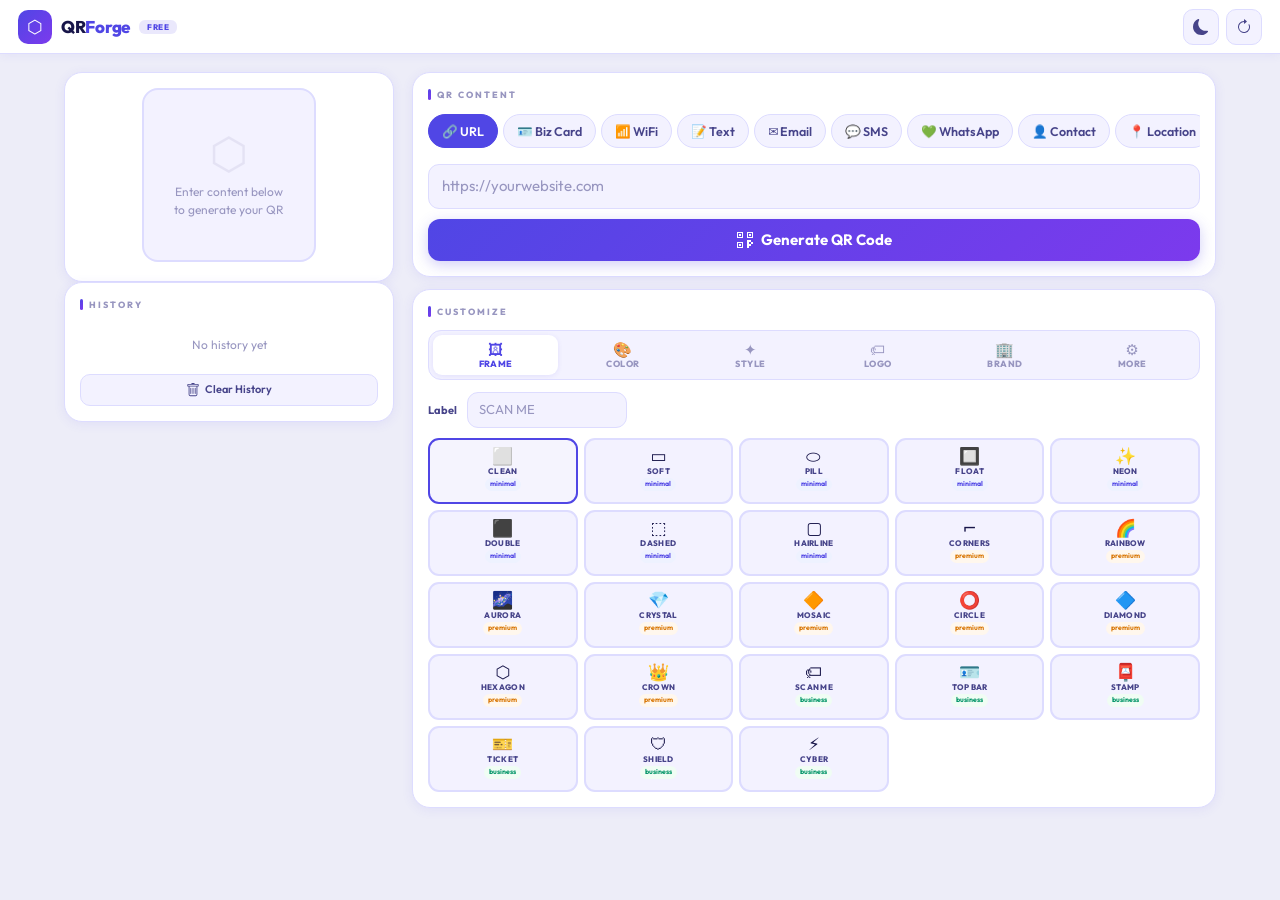
==== index.html @ a0579c27 "Add files via upload" ====
<!DOCTYPE html>
<html lang="en">
<head>
<meta charset="UTF-8">
<meta name="viewport" content="width=device-width,initial-scale=1">
<meta name="apple-mobile-web-app-capable" content="yes">

<!-- ═══ SEO META TAGS ═══ -->
<title>Free QR Code Generator Online — QRifyPro</title>
<meta name="description" content="Free QR code generator online. Create QR codes for URL, WiFi, WhatsApp, vCard, UPI and more. No signup required. Download instantly. Best free QR generator in India.">
<meta name="keywords" content="free qr code generator, qr code banana, qr code generator india, free qr generator online, url qr code, wifi qr code, whatsapp qr code, vcard qr code, qr code download">
<meta name="author" content="QRifyPro">
<meta name="robots" content="index, follow">
<link rel="canonical" href="https://ashishs97.github.io/QRifyPro/">

<!-- ═══ OPEN GRAPH ═══ -->
<meta property="og:type" content="website">
<meta property="og:url" content="https://ashishs97.github.io/QRifyPro/">
<meta property="og:title" content="Free QR Code Generator — QRifyPro">
<meta property="og:description" content="Create free QR codes for URL, WiFi, WhatsApp, vCard and more. No signup. Instant download.">

<!-- ═══ TWITTER CARD ═══ -->
<meta name="twitter:card" content="summary_large_image">
<meta name="twitter:title" content="Free QR Code Generator — QRifyPro">
<meta name="twitter:description" content="Create free QR codes instantly. No signup required.">

<!-- ═══ GOOGLE ADSENSE ═══ -->
<!-- Step 1: AdSense apply karo at adsense.google.com -->
<!-- Step 2: Approval milne ke baad neeche ka comment hatao aur apna Publisher ID daalo -->
<!--
<script async src="https://pagead2.googlesyndication.com/pagead/js/adsbygoogle.js?client=ca-pub-XXXXXXXXXXXXXXXX" crossorigin="anonymous"></script>
-->

<link href="https://cdn.jsdelivr.net/npm/bootstrap@5.3.3/dist/css/bootstrap.min.css" rel="stylesheet">
<link href="https://fonts.googleapis.com/css2?family=Outfit:wght@400;500;600;700;800&display=swap" rel="stylesheet">
<link rel="stylesheet" href="assets/css/style.css">
</head>
<body>

<!-- ═══ STRUCTURED DATA (Google Rich Results) ═══ -->
<script type="application/ld+json">
{
  "@context": "https://schema.org",
  "@type": "WebApplication",
  "name": "QRifyPro — Free QR Code Generator",
  "url": "https://ashishs97.github.io/QRifyPro/",
  "description": "Free online QR code generator. Create QR codes for URL, WiFi, WhatsApp, vCard and more. No signup required.",
  "applicationCategory": "UtilitiesApplication",
  "operatingSystem": "Any",
  "offers": {
    "@type": "Offer",
    "price": "0",
    "priceCurrency": "INR"
  },
  "author": {
    "@type": "Person",
    "name": "Ashish"
  }
}
</script>

<canvas id="cfcv"></canvas>
<div id="toast"></div>

<!-- ═══ NAVBAR ═══ -->
<nav class="qnav">
  <div style="display:flex;align-items:center;gap:9px">
    <div class="qnav-logo">&#x2B21;</div>
    <span class="qnav-brand">QR<b>Forge</b></span>
    <span class="qnav-pill">FREE</span>
  </div>
  <div style="display:flex;align-items:center;gap:7px">
    <button class="qnav-btn" id="dbtn" onclick="toggleDk()" title="Dark mode"><span class="svg-ico"><svg width="16" height="16" fill="currentColor" viewBox="0 0 16 16"><path d="M6 .278a.768.768 0 0 1 .08.858 7.208 7.208 0 0 0-.878 3.46c0 4.021 3.278 7.277 7.318 7.277.527 0 1.04-.055 1.533-.16a.787.787 0 0 1 .81.316.733.733 0 0 1-.031.893A8.349 8.349 0 0 1 8.344 16C3.734 16 0 12.286 0 7.71 0 4.266 2.114 1.312 5.124.06A.752.752 0 0 1 6 .278z"/></svg></span></button>
    <button class="qnav-btn" onclick="resetAll()" title="Reset"><span class="svg-ico"><svg width="16" height="16" fill="currentColor" viewBox="0 0 16 16"><path fill-rule="evenodd" d="M8 3a5 5 0 1 0 4.546 2.914.5.5 0 0 1 .908-.417A6 6 0 1 1 8 2v1z"/><path d="M8 4.466V.534a.25.25 0 0 1 .41-.192l2.36 1.966c.12.1.12.284 0 .384L8.41 4.658A.25.25 0 0 1 8 4.466z"/></svg></span></button>
  </div>
</nav>

<!-- no tab bar needed -->

<!-- ═══ WORKSPACE ═══ -->
<div class="ws">

  <!-- PREVIEW COL -->
  <div class="ws-prev mob-active" id="ws-prev">
    <div class="qcard text-center">
      <div style="display:flex;justify-content:center;margin-bottom:4px">
        <div class="qr-ring" id="qr-ring">
          <div style="position:relative">
            <div class="qr-ph" id="qr-ph" style="width:150px;height:150px">
              <span class="ph-i">&#x2B21;</span>
              <div>Enter content below<br>to generate your QR</div>
            </div>
            <canvas id="qr-out"></canvas>
          </div>
        </div>
      </div>
      <div class="uchip" id="uchip"><div class="udot"></div><span class="utxt" id="utxt"></span></div>
      <div class="qstats" id="qstats">
        <div class="spill"><div class="sdot"></div><span id="ss">240x240</span></div>
        <div class="spill"><div class="sdot" style="background:#10B981"></div><span id="st">URL</span></div>
        <div class="spill"><div class="sdot" style="background:#F59E0B"></div><span id="se">EC:L</span></div>
      </div>
      <div class="arow" id="arow">
        <button class="btn-dl" onclick="dlQR()"><span class="svg-ico"><svg width="15" height="15" fill="currentColor" viewBox="0 0 16 16"><path d="M.5 9.9a.5.5 0 0 1 .5.5v2.5a1 1 0 0 0 1 1h12a1 1 0 0 0 1-1v-2.5a.5.5 0 0 1 1 0v2.5a2 2 0 0 1-2 2H2a2 2 0 0 1-2-2v-2.5a.5.5 0 0 1 .5-.5z"/><path d="M7.646 11.854a.5.5 0 0 0 .708 0l3-3a.5.5 0 0 0-.708-.708L8.5 10.293V1.5a.5.5 0 0 0-1 0v8.793L5.354 8.146a.5.5 0 1 0-.708.708l3 3z"/></svg></span> Download</button>
        <button class="btn-sq" onclick="shareQR()" title="Share"><span class="svg-ico"><svg width="15" height="15" fill="currentColor" viewBox="0 0 16 16"><path d="M13.5 1a1.5 1.5 0 1 0 0 3 1.5 1.5 0 0 0 0-3zM11 2.5a2.5 2.5 0 1 1 .603 1.628l-6.718 3.12a2.499 2.499 0 0 1 0 1.504l6.718 3.12a2.5 2.5 0 1 1-.488.876l-6.718-3.12a2.5 2.5 0 1 1 0-3.256l6.718-3.12A2.5 2.5 0 0 1 11 2.5z"/></svg></span></button>
        <button class="btn-sq" onclick="cpyQR()" title="Copy"><span class="svg-ico"><svg width="14" height="14" fill="currentColor" viewBox="0 0 16 16"><path d="M4 1.5H3a2 2 0 0 0-2 2V14a2 2 0 0 0 2 2h10a2 2 0 0 0 2-2V3.5a2 2 0 0 0-2-2h-1v1h1a1 1 0 0 1 1 1V14a1 1 0 0 1-1 1H3a1 1 0 0 1-1-1V3.5a1 1 0 0 1 1-1h1v-1z"/><path d="M9.5 1a.5.5 0 0 1 .5.5v1a.5.5 0 0 1-.5.5h-3a.5.5 0 0 1-.5-.5v-1a.5.5 0 0 1 .5-.5h3zm-3-1A1.5 1.5 0 0 0 5 1.5v1A1.5 1.5 0 0 0 6.5 4h3A1.5 1.5 0 0 0 11 2.5v-1A1.5 1.5 0 0 0 9.5 0h-3z"/></svg></span></button>
      </div>
      <div class="arow2" id="arow2">
        <button class="btn-ghost" onclick="cpyContent()"><span class="svg-ico"><svg width="14" height="14" fill="currentColor" viewBox="0 0 16 16"><path d="M13 0H6a2 2 0 0 0-2 2 2 2 0 0 0-2 2v10a2 2 0 0 0 2 2h7a2 2 0 0 0 2-2 2 2 0 0 0 2-2V2a2 2 0 0 0-2-2zm0 13V4a2 2 0 0 0-2-2H5a1 1 0 0 1 1-1h7a1 1 0 0 1 1 1v10a1 1 0 0 1-1 1z"/></svg></span> Copy</button>
        <button class="btn-ghost" onclick="testScan()"><span class="svg-ico"><svg width="14" height="14" fill="currentColor" viewBox="0 0 16 16"><path d="M11 1a1 1 0 0 1 1 1v12a1 1 0 0 1-1 1H5a1 1 0 0 1-1-1V2a1 1 0 0 1 1-1h6zM5 0a2 2 0 0 0-2 2v12a2 2 0 0 0 2 2h6a2 2 0 0 0 2-2V2a2 2 0 0 0-2-2H5z"/><path d="M8 14a1 1 0 1 0 0-2 1 1 0 0 0 0 2z"/></svg></span> Test</button>
      </div>
    </div>
    <!-- History (desktop) -->
    <div class="qcard d-none d-lg-block">
      <div class="slbl">History</div>
      <div id="hd"></div>
      <button class="btn-ghost w-100 mt-2" onclick="clearHist()" style="font-size:11px"><span class="svg-ico"><svg width="14" height="14" fill="currentColor" viewBox="0 0 16 16"><path d="M5.5 5.5A.5.5 0 0 1 6 6v6a.5.5 0 0 1-1 0V6a.5.5 0 0 1 .5-.5zm2.5 0a.5.5 0 0 1 .5.5v6a.5.5 0 0 1-1 0V6a.5.5 0 0 1 .5-.5zm3 .5a.5.5 0 0 0-1 0v6a.5.5 0 0 0 1 0V6z"/><path fill-rule="evenodd" d="M14.5 3a1 1 0 0 1-1 1H13v9a2 2 0 0 1-2 2H5a2 2 0 0 1-2-2V4h-.5a1 1 0 0 1-1-1V2a1 1 0 0 1 1-1H6a1 1 0 0 1 1-1h2a1 1 0 0 1 1 1h3.5a1 1 0 0 1 1 1v1zM4.118 4 4 4.059V13a1 1 0 0 0 1 1h6a1 1 0 0 0 1-1V4.059L11.882 4H4.118zM2.5 3V2h11v1h-11z"/></svg></span> Clear History</button>
    </div>
  </div>

  <!-- EDITOR COL -->
  <div class="ws-edit" id="ws-edit">

    <!-- Content card -->
    <div class="qcard">
      <div class="slbl">QR Content</div>
      <div class="tscroll" id="tscroll"></div>
      <div id="dfields"></div>
      <!-- ═══ AD SLOT — Banner (uncomment after AdSense approval) ═══ -->
<!--
<div style="margin:10px 0;text-align:center;min-height:90px">
  <ins class="adsbygoogle"
       style="display:block"
       data-ad-client="ca-pub-XXXXXXXXXXXXXXXX"
       data-ad-slot="XXXXXXXXXX"
       data-ad-format="auto"
       data-full-width-responsive="true"></ins>
  
</div>
-->
<button class="btn-gen" onclick="go()"><span class="svg-ico"><svg width="16" height="16" fill="currentColor" viewBox="0 0 16 16"><path d="M2 2h2v2H2V2z"/><path d="M6 0v6H0V0h6zM5 1H1v4h4V1zM4 12H2v2h2v-2z"/><path d="M6 10v6H0v-6h6zm-5 1v4h4v-4H1zm11-9h2v2h-2V2z"/><path d="M10 0v6h6V0h-6zm5 1v4h-4V1h4zm-3 11h2v2h-2v-2z"/><path d="M10 10h2v2h-2v-2zm2 2h2v2h-2v-2zm-2 2h2v2h-2v-2zm2-6h2v2h-2v-2zm2 2h2v2h-2v-2zm-4-2h2v2h-2v-2zm0 4h2v2h-2v-2z"/></svg></span> Generate QR Code</button>
    </div>

    <!-- Customize card -->
    <div class="qcard">
      <div class="slbl">Customize</div>
      <div class="ctabs">
        <button class="ctab on" onclick="sw('frame',this)"><span class="ctab-i">&#x1F5BC;</span><span class="ctab-l">Frame</span></button>
        <button class="ctab" onclick="sw('color',this)"><span class="ctab-i">&#x1F3A8;</span><span class="ctab-l">Color</span></button>
        <button class="ctab" onclick="sw('style',this)"><span class="ctab-i">&#x2726;</span><span class="ctab-l">Style</span></button>
        <button class="ctab" onclick="sw('logo',this)"><span class="ctab-i">&#x1F3F7;</span><span class="ctab-l">Logo</span></button>
        <button class="ctab" onclick="sw('biz',this)"><span class="ctab-i">&#x1F3E2;</span><span class="ctab-l">Brand</span></button>
        <button class="ctab" onclick="sw('adv',this)"><span class="ctab-i">&#x2699;</span><span class="ctab-l">More</span></button>
      </div>

      <!-- FRAME -->
      <div class="tb on" id="tb-frame">
        <div style="display:flex;align-items:center;gap:10px;margin-bottom:10px">
          <span class="flbl" style="margin:0;white-space:nowrap;flex-shrink:0">Label</span>
          <input class="qinp" id="flbl" placeholder="SCAN ME" style="max-width:160px;padding:7px 11px;font-size:13px" oninput="render()">
        </div>
        <div class="fgrid" id="fgrid"></div>
      </div>

      <!-- COLOR -->
      <div class="tb" id="tb-color">
        <div class="cgrid mb-3">
          <div class="cbox">
            <div class="cplbl">QR Color</div>
            <div class="cprow"><div class="cpsw"><input type="color" id="fg-c" value="#000000" oninput="setCol('fg',this.value)"><div class="cpswb" id="fg-b" style="background:#000"></div></div><input class="cphex" id="fg-h" value="#000000" maxlength="7" oninput="setHex('fg',this.value)"></div>
            <div class="pdots" id="fg-p"></div>
          </div>
          <div class="cbox">
            <div class="cplbl">Background</div>
            <div class="cprow"><div class="cpsw"><input type="color" id="bg-c" value="#ffffff" oninput="setCol('bg',this.value)"><div class="cpswb" id="bg-b" style="background:#fff"></div></div><input class="cphex" id="bg-h" value="#ffffff" maxlength="7" oninput="setHex('bg',this.value)"></div>
            <div class="pdots" id="bg-p"></div>
          </div>
        </div>
        <div class="cbox mb-3">
          <div class="cplbl">Frame / Accent</div>
          <div class="cprow"><div class="cpsw"><input type="color" id="fc-c" value="#5046E5" oninput="setCol('fc',this.value)"><div class="cpswb" id="fc-b" style="background:#5046E5"></div></div><input class="cphex" id="fc-h" value="#5046E5" maxlength="7" oninput="setHex('fc',this.value)"></div>
          <div class="pdots" id="fc-p"></div>
        </div>
        <div class="tgrow">
          <button class="tgbtn" id="gbtn" onclick="togGrad(this)"><div class="tgdot"></div>Gradient</button>
        </div>
        <div id="g2w" style="display:none;margin-top:8px">
          <div class="cbox">
            <div class="cplbl">Gradient Color 2</div>
            <div class="cprow"><div class="cpsw"><input type="color" id="g2-c" value="#7C3AED" oninput="setCol('g2',this.value)"><div class="cpswb" id="g2-b" style="background:#7C3AED"></div></div><input class="cphex" id="g2-h" value="#7C3AED" maxlength="7" oninput="setHex('g2',this.value)"></div>
            <div class="pdots" id="g2-p"></div>
          </div>
        </div>
      </div>

      <!-- STYLE -->
      <div class="tb" id="tb-style">
        <div class="mb-3"><label class="flbl">Dot Style</label><div class="sgrid mt-1" id="dgrid"></div></div>
        <div><label class="flbl">Eye Style</label><div class="sgrid mt-1" id="egrid"></div></div>
      </div>

      <!-- LOGO -->
      <div class="tb" id="tb-logo">
        <div class="ldrop" id="ldrop" onclick="document.getElementById('linp').click()">
          <span class="svg-ico" style="opacity:.25;display:block;margin-bottom:4px"><svg width="18" height="18" fill="currentColor" viewBox="0 0 16 16"><path d="M.5 9.9a.5.5 0 0 1 .5.5v2.5a1 1 0 0 0 1 1h12a1 1 0 0 0 1-1v-2.5a.5.5 0 0 1 1 0v2.5a2 2 0 0 1-2 2H2a2 2 0 0 1-2-2v-2.5a.5.5 0 0 1 .5-.5z"/><path d="M7.646 1.146a.5.5 0 0 1 .708 0l3 3a.5.5 0 0 1-.708.708L8.5 2.707V11.5a.5.5 0 0 1-1 0V2.707L5.354 4.854a.5.5 0 1 1-.708-.708l3-3z"/></svg></span>
          <div class="lt">Click to upload logo</div>
          <div class="ls">PNG / JPG / SVG &mdash; max 2MB</div>
          <input type="file" id="linp" accept="image/*" style="display:none" onchange="handleLogo(event)">
        </div>
        <div id="lup" style="display:none">
          <div class="linfo">
            <img id="lthumb" class="lthumb" src="" alt="">
            <div><div style="font-size:12px;font-weight:700;color:var(--tx)">Logo loaded</div><button class="btn-sm" onclick="removeLogo()">Remove</button></div>
          </div>
          <label class="flbl">Size</label>
          <div class="slwrap"><input type="range" class="qsl" id="lsz" min="10" max="35" value="22" oninput="setLSz(this)" style="--v:50%"><span class="slval" id="lszv">22%</span></div>
          <div class="tgrow mt-2"><button class="tgbtn on" id="lbgbtn" onclick="togLBg(this)"><div class="tgdot"></div>White BG</button></div>
        </div>
      </div>

      <!-- BRAND -->
      <div class="tb" id="tb-biz">
        <div class="row g-2 mb-2">
          <div class="col-6"><label class="flbl">Brand</label><input class="qinp" id="bb" placeholder="Your Brand" oninput="ubp();render()"></div>
          <div class="col-6"><label class="flbl">Tagline</label><input class="qinp" id="bs" placeholder="yoursite.com" oninput="ubp();render()"></div>
        </div>
        <div class="mb-2"><label class="flbl">Footer</label><input class="qinp" id="bf" placeholder="SCAN TO VISIT" oninput="render()"></div>
        <label class="flbl mb-1">Color</label>
        <div style="display:flex;gap:7px;flex-wrap:wrap;margin-bottom:10px" id="bct"></div>
        <div class="bizprev" id="bprev">
          <div id="bn" style="font-weight:800;font-size:14px;line-height:1.2">Your Brand</div>
          <div id="bns" style="font-size:10px;opacity:.7;margin-top:2px">yoursite.com</div>
        </div>
      </div>

      <!-- MORE -->
      <div class="tb" id="tb-adv">
        <div class="mb-3">
          <label class="flbl">QR Size</label>
          <div class="slwrap mt-1"><input type="range" class="qsl" id="szsl" min="160" max="440" value="240" step="20" oninput="setQSz(this)" style="--v:40%"><span class="slval" id="szv">240px</span></div>
        </div>
        <div>
          <label class="flbl">Error Correction</label>
          <div class="ecgrid mt-1" id="ecgrid"></div>
          <div style="font-size:10px;color:var(--tx3);margin-top:5px">H = best for logos &middot; L = smallest size</div>
        </div>
      </div>
    </div>

    <!-- History mobile -->
    <div class="qcard d-lg-none">
      <div class="slbl">History</div>
      <div id="hm"></div>
      <button class="btn-ghost w-100 mt-2" onclick="clearHist()" style="font-size:11px"><span class="svg-ico"><svg width="14" height="14" fill="currentColor" viewBox="0 0 16 16"><path d="M5.5 5.5A.5.5 0 0 1 6 6v6a.5.5 0 0 1-1 0V6a.5.5 0 0 1 .5-.5zm2.5 0a.5.5 0 0 1 .5.5v6a.5.5 0 0 1-1 0V6a.5.5 0 0 1 .5-.5zm3 .5a.5.5 0 0 0-1 0v6a.5.5 0 0 0 1 0V6z"/><path fill-rule="evenodd" d="M14.5 3a1 1 0 0 1-1 1H13v9a2 2 0 0 1-2 2H5a2 2 0 0 1-2-2V4h-.5a1 1 0 0 1-1-1V2a1 1 0 0 1 1-1H6a1 1 0 0 1 1-1h2a1 1 0 0 1 1 1h3.5a1 1 0 0 1 1 1v1zM4.118 4 4 4.059V13a1 1 0 0 0 1 1h6a1 1 0 0 0 1-1V4.059L11.882 4H4.118zM2.5 3V2h11v1h-11z"/></svg></span> Clear History</button>
    </div>
  </div>
</div>

<script src="https://cdn.jsdelivr.net/npm/bootstrap@5.3.3/dist/js/bootstrap.bundle.min.js"></script>
<script src="assets/js/qr-engine.js"></script>
<script src="assets/js/app.js"></script>
</body>
</html>
---- assets/css/style.css ----
/* ── TOKENS ── */
:root{
  --a:#5046E5;--a2:#7C3AED;
  --ag:linear-gradient(135deg,#5046E5,#7C3AED);
  --bg:#EDEDF8;--card:#fff;--nav:#fff;
  --tx:#18164A;--tx2:#47448A;--tx3:#9896C0;
  --bd:#DDDCFF;--in:#F3F2FF;
  --sh:0 2px 12px rgba(80,70,229,.08);
}
.dk{
  --bg:#0D0C1C;--card:#16152D;--nav:#12112A;
  --tx:#EDEAFF;--tx2:#9E9CC2;--tx3:#57567A;
  --bd:#28263D;--in:#1C1B32;
  --sh:0 2px 14px rgba(0,0,0,.4);
}
/* ── BASE ── */
*,*::before,*::after{box-sizing:border-box}
html{height:100%;overflow-x:hidden}
body{
  overflow-x:hidden;
  font-family:"Outfit",system-ui,sans-serif;
  background:var(--bg);color:var(--tx);
  min-height:100vh;margin:0;padding:0;
  -webkit-font-smoothing:antialiased;
  transition:background .2s,color .2s;
}
input,textarea,select,button{font-family:"Outfit",system-ui,sans-serif!important}
::-webkit-scrollbar{width:4px;height:4px}
::-webkit-scrollbar-thumb{background:var(--bd);border-radius:4px}

/* ── INLINE SVG ICONS ── */
.svg-ico{
  display:inline-flex;align-items:center;justify-content:center;
  line-height:1;vertical-align:middle;flex-shrink:0;
}
.svg-ico svg{display:block}

/* ── NAVBAR ── */
.qnav{
  height:54px;background:var(--nav);
  border-bottom:1.5px solid var(--bd);
  display:flex;align-items:center;justify-content:space-between;
  padding:0 18px;position:sticky;top:0;z-index:1000;
  transition:background .2s;
  box-shadow:0 1px 10px rgba(80,70,229,.07);
}
.qnav-logo{
  width:34px;height:34px;background:var(--ag);
  border-radius:10px;display:grid;place-items:center;
  color:#fff;font-size:18px;flex-shrink:0;line-height:1;
}
.qnav-brand{font-size:17px;font-weight:800;color:var(--tx);letter-spacing:-.3px;line-height:1}
.qnav-brand b{color:var(--a);font-weight:800}
.qnav-pill{
  background:rgba(80,70,229,.12);color:var(--a);
  font-size:8px;font-weight:800;letter-spacing:.6px;
  padding:3px 8px;border-radius:6px;line-height:1;
}
.qnav-btn{
  width:36px;height:36px;padding:0;border:none;outline:none;
  background:var(--in);border:1.5px solid var(--bd);
  border-radius:10px;cursor:pointer;
  display:grid;place-items:center;
  color:var(--tx2);transition:.15s;flex-shrink:0;
}
.qnav-btn:hover{border-color:var(--a);color:var(--a);background:rgba(80,70,229,.06)}

/* ── WORKSPACE ── */
.ws{
  max-width:1180px;margin:0 auto;
  padding:18px 14px 80px;
  display:flex;gap:18px;align-items:flex-start;
}
/* PREVIEW COLUMN */
.ws-prev{
  width:330px;min-width:330px;
  flex-shrink:0;position:sticky;top:62px;
}
/* EDITOR COLUMN */
.ws-edit{flex:1;min-width:0;display:flex;flex-direction:column;gap:12px}

/* ── MOBILE: stack columns ── */
@media(max-width:860px){
  .ws{flex-direction:column;padding:12px 12px 70px;gap:12px;width:100%}
  .ws-prev{width:100%;min-width:0;max-width:100%;position:static;display:block}
  .ws-edit{width:100%;display:block}
  .mob-tabbar{display:none!important}
}

/* ── MOBILE TAB BAR ── */
.mob-tabbar{
  display:none;
  align-items:center;
  padding:10px 14px;
  background:var(--bg);
  gap:8px;
  position:sticky;top:54px;z-index:199;
  border-bottom:1px solid var(--bd);
}
.mob-tab{
  flex:1;
  display:flex;align-items:center;justify-content:center;gap:7px;
  padding:10px 14px;
  border:none;border-radius:12px;
  background:var(--in);
  border:1.5px solid var(--bd);
  color:var(--tx3);
  font-size:13px;font-weight:700;
  cursor:pointer;transition:.2s;
  line-height:1;
}
.mob-tab .tab-ico{font-size:15px;line-height:1}
.mob-tab.on{
  background:var(--ag);
  border-color:transparent;
  color:#fff;
  box-shadow:0 3px 10px rgba(80,70,229,.3);
}

/* ── CARDS ── */
.qcard{
  background:var(--card);border:1.5px solid var(--bd);
  border-radius:18px;padding:15px;box-shadow:var(--sh);
  transition:background .2s,border-color .2s;
}
.qcard+.qcard{margin-top:0}

/* Section label */
.slbl{
  font-size:9px;font-weight:800;letter-spacing:2px;
  text-transform:uppercase;color:var(--tx3);
  margin-bottom:12px;
  display:flex;align-items:center;gap:6px;
}
.slbl::before{
  content:"";width:3px;height:11px;
  background:var(--ag);border-radius:2px;
  display:block;flex-shrink:0;
}

/* ── QR PREVIEW ── */
.qr-ring{
  display:inline-flex;align-items:center;justify-content:center;
  border-radius:16px;padding:10px;
  background:var(--in);border:2px solid var(--bd);transition:.3s;
}
.qr-ring.lit{border-color:var(--a);box-shadow:0 0 0 4px rgba(80,70,229,.1)}
.qr-ph{
  width:190px;height:190px;
  display:flex;flex-direction:column;align-items:center;justify-content:center;
  gap:8px;color:var(--tx3);font-size:12px;text-align:center;line-height:1.5;
}
.ph-i{font-size:44px;opacity:.16;line-height:1}
#qr-out{display:none;max-width:100%;border-radius:6px}

/* URL chip */
.uchip{
  display:none;align-items:center;gap:6px;
  padding:4px 12px;background:var(--in);border-radius:50px;
  font-size:10px;color:var(--tx2);
  max-width:100%;overflow:hidden;border:1px solid var(--bd);
  margin-top:8px;
}
.uchip.on{display:flex}
.udot{width:6px;height:6px;border-radius:50%;background:#10B981;flex-shrink:0}
.utxt{overflow:hidden;text-overflow:ellipsis;white-space:nowrap;font-family:monospace;font-size:10px}

/* Stats */
.qstats{display:none;gap:5px;justify-content:center;flex-wrap:wrap;margin-top:8px}
.qstats.on{display:flex}
.spill{
  display:inline-flex;align-items:center;gap:4px;
  padding:3px 9px;background:var(--in);border-radius:50px;
  font-size:9.5px;font-weight:700;color:var(--tx2);
  border:1px solid var(--bd);font-family:monospace;
}
.sdot{width:5px;height:5px;border-radius:50%;background:var(--a);flex-shrink:0}

/* Action rows */
.arow{display:none;gap:7px;margin-top:10px}
.arow.on{display:flex}
.arow2{display:none;gap:7px;margin-top:7px}
.arow2.on{display:flex}

/* ── BUTTONS ── */
.btn-dl{
  flex:1;padding:10px 12px;background:var(--ag);color:#fff;
  border:none;border-radius:11px;font-size:13px;font-weight:700;
  cursor:pointer;box-shadow:0 3px 10px rgba(80,70,229,.26);
  transition:.15s;display:flex;align-items:center;
  justify-content:center;gap:6px;line-height:1;
}
.btn-dl:hover{opacity:.9;transform:translateY(-1px)}
.btn-sq{
  width:42px;height:42px;padding:0;flex-shrink:0;
  background:var(--in);color:var(--tx2);
  border:1.5px solid var(--bd);border-radius:11px;
  cursor:pointer;transition:.15s;
  display:grid;place-items:center;line-height:1;
}
.btn-sq:hover{border-color:var(--a);color:var(--a)}
.btn-ghost{
  flex:1;padding:8px 10px;background:var(--in);
  border:1.5px solid var(--bd);border-radius:10px;
  font-size:12px;font-weight:600;color:var(--tx2);
  cursor:pointer;transition:.15s;
  display:flex;align-items:center;justify-content:center;
  gap:5px;line-height:1;
}
.btn-ghost:hover{border-color:var(--a);color:var(--a)}
.btn-gen{
  width:100%;margin-top:10px;padding:13px;
  background:var(--ag);color:#fff;border:none;
  border-radius:12px;font-size:15px;font-weight:700;
  cursor:pointer;box-shadow:0 4px 14px rgba(80,70,229,.26);
  transition:.15s;display:flex;align-items:center;
  justify-content:center;gap:8px;line-height:1;
}
.btn-gen:hover{opacity:.9;transform:translateY(-1px)}
.btn-gen:active{transform:none}
.btn-sm{
  background:none;border:none;color:#EF4444;
  font-size:11px;font-weight:700;cursor:pointer;
  padding:0;font-family:inherit;
}

/* ── INPUTS ── */
.qinp{
  width:100%;padding:10px 13px;
  background:var(--in);border:1.5px solid var(--bd);
  border-radius:11px;font-size:15px;color:var(--tx);
  outline:none;transition:.15s;
  -webkit-appearance:none;appearance:none;display:block;
}
.qinp:focus{border-color:var(--a);box-shadow:0 0 0 3px rgba(80,70,229,.1)}
.qinp::placeholder{color:var(--tx3)}
textarea.qinp{resize:none;min-height:70px}
.flbl{font-size:11px;font-weight:700;color:var(--tx2);margin-bottom:4px;display:block}

/* ── TYPE CHIPS (scrollable row) ── */
.tscroll{
  display:flex;gap:5px;overflow-x:auto;
  padding-bottom:4px;margin-bottom:12px;
  scrollbar-width:none;-webkit-overflow-scrolling:touch;
}
.tscroll::-webkit-scrollbar{display:none}
.tc{
  display:inline-flex;align-items:center;gap:5px;
  padding:7px 13px;border-radius:50px;
  border:1.5px solid var(--bd);background:var(--in);
  color:var(--tx2);font-size:12.5px;font-weight:600;
  cursor:pointer;white-space:nowrap;flex-shrink:0;
  transition:.15s;
}
.tc.on{background:var(--a);border-color:var(--a);color:#fff}

/* ── CUSTOMIZE TABS ── */
.ctabs{
  display:flex;gap:2px;padding:4px;
  background:var(--in);border-radius:13px;
  border:1.5px solid var(--bd);
  overflow-x:auto;scrollbar-width:none;
  margin-bottom:12px;
}
.ctabs::-webkit-scrollbar{display:none}
.ctab{
  flex:1;min-width:44px;padding:7px 4px;
  border-radius:9px;border:none;background:none;
  color:var(--tx3);cursor:pointer;transition:.15s;
  display:flex;flex-direction:column;
  align-items:center;gap:2px;line-height:1;
}
.ctab-i{font-size:15px;line-height:1;display:block}
.ctab-l{font-size:9px;font-weight:800;text-transform:uppercase;letter-spacing:.4px;line-height:1;white-space:nowrap}
.ctab.on{background:var(--card);color:var(--a);box-shadow:0 1px 5px rgba(80,70,229,.1)}
.tb{display:none}
.tb.on{display:block}

/* ── FRAME GRID ── */
.fgrid{display:grid;grid-template-columns:repeat(4,1fr);gap:6px}
@media(max-width:480px){.fgrid{grid-template-columns:repeat(3,1fr)}}
@media(min-width:1080px){.fgrid{grid-template-columns:repeat(5,1fr)}}
.fc{
  background:var(--in);border:2px solid var(--bd);
  border-radius:11px;padding:7px 3px 6px;
  cursor:pointer;text-align:center;transition:.15s;
  min-height:66px;display:flex;flex-direction:column;
  align-items:center;gap:2px;
}
.fc:hover{border-color:var(--a)}
.fc.on{border-color:var(--a);background:rgba(80,70,229,.06)}
.fc-i{font-size:17px;line-height:1;display:block}
.fc-n{font-size:8px;font-weight:800;color:var(--tx2);text-transform:uppercase;letter-spacing:.3px;line-height:1.3}
.fc-c{font-size:7px;font-weight:700;padding:1px 5px;border-radius:50px;line-height:1.5}
.fc-c.minimal{background:#EEF2FF;color:#5046E5}
.fc-c.premium{background:#FFF7ED;color:#D97706}
.fc-c.business{background:#F0FDF4;color:#059669}
.dk .fc-c.minimal{background:#1E1B4B;color:#A5B4FC}
.dk .fc-c.premium{background:#1C1007;color:#FCD34D}
.dk .fc-c.business{background:#052E16;color:#6EE7B7}

/* ── COLOR PICKERS ── */
.cgrid{display:grid;grid-template-columns:1fr 1fr;gap:8px}
.cbox{background:var(--in);border:1.5px solid var(--bd);border-radius:12px;padding:10px}
.cplbl{font-size:9px;font-weight:800;letter-spacing:.8px;text-transform:uppercase;color:var(--tx3);margin-bottom:6px}
.cprow{display:flex;align-items:center;gap:6px;margin-bottom:6px}
.cpsw{width:27px;height:27px;border-radius:8px;border:2px solid var(--bd);overflow:hidden;cursor:pointer;flex-shrink:0;position:relative}
.cpsw input[type=color]{position:absolute;inset:-4px;width:calc(100% + 8px);height:calc(100% + 8px);border:none;cursor:pointer;opacity:0}
.cpswb{position:absolute;inset:0;border-radius:5px;pointer-events:none}
.cphex{flex:1;background:transparent;border:none;font-size:12px;font-weight:600;color:var(--tx);outline:none;font-family:monospace;min-width:0}
.pdots{display:flex;gap:4px;flex-wrap:wrap}
.pd{width:20px;height:20px;border-radius:5px;cursor:pointer;border:2px solid transparent;transition:.12s;flex-shrink:0}
.pd.on{border-color:var(--tx);transform:scale(1.15)}

/* ── TOGGLES ── */
.tgrow{display:flex;gap:6px;flex-wrap:wrap}
.tgbtn{
  display:flex;align-items:center;gap:7px;padding:7px 12px;
  background:var(--in);border:1.5px solid var(--bd);
  border-radius:10px;cursor:pointer;
  font-size:11.5px;font-weight:600;color:var(--tx2);transition:.15s;
}
.tgbtn.on{border-color:var(--a);color:var(--a);background:rgba(80,70,229,.06)}
.tgdot{width:9px;height:9px;border-radius:50%;background:var(--bd);transition:.2s;flex-shrink:0}
.tgbtn.on .tgdot{background:var(--a)}

/* ── STYLE / EC GRIDS ── */
.sgrid{display:grid;grid-template-columns:1fr 1fr;gap:6px}
.sbtn{
  padding:9px 5px;border:1.5px solid var(--bd);border-radius:10px;
  background:var(--in);color:var(--tx2);font-size:11px;font-weight:600;
  cursor:pointer;text-align:center;transition:.15s;
  display:flex;flex-direction:column;align-items:center;gap:3px;line-height:1;
}
.sbtn:hover{border-color:var(--a)}
.sbtn.on{border-color:var(--a);color:var(--a);background:rgba(80,70,229,.06)}
.sbtn span{font-size:17px;line-height:1}
.ecgrid{display:grid;grid-template-columns:repeat(4,1fr);gap:6px}
.ecbtn{
  padding:8px 3px;border:1.5px solid var(--bd);border-radius:10px;
  background:var(--in);color:var(--tx2);cursor:pointer;
  text-align:center;transition:.15s;
  display:flex;flex-direction:column;align-items:center;gap:1px;line-height:1;
}
.ecbtn b{font-size:14px;font-weight:800;line-height:1}
.ecbtn small{font-size:8px;opacity:.6;line-height:1}
.ecbtn.on{border-color:var(--a);color:var(--a);background:rgba(80,70,229,.06)}

/* ── SLIDER ── */
.slwrap{display:flex;align-items:center;gap:9px}
.qsl{
  -webkit-appearance:none;appearance:none;flex:1;
  height:5px;border-radius:5px;
  background:linear-gradient(to right,var(--a) var(--v,40%),var(--bd) var(--v,40%));
  outline:none;cursor:pointer;
}
.qsl::-webkit-slider-thumb{
  -webkit-appearance:none;width:17px;height:17px;
  border-radius:50%;background:var(--a);border:2px solid #fff;
  box-shadow:0 1px 4px rgba(80,70,229,.3);cursor:pointer;
}
.slval{font-size:11px;font-weight:700;color:var(--tx2);min-width:45px;text-align:right;font-family:monospace}

/* ── LOGO DROP ── */
.ldrop{
  border:2px dashed var(--bd);border-radius:13px;padding:18px;
  text-align:center;cursor:pointer;transition:.2s;color:var(--tx3);
}
.ldrop:hover{border-color:var(--a);background:rgba(80,70,229,.02)}
.ldrop .lt{font-size:12px;font-weight:600;margin-top:5px}
.ldrop .ls{font-size:10px;opacity:.5;margin-top:2px}
.linfo{display:flex;align-items:center;gap:9px;margin-bottom:8px}
.lthumb{width:40px;height:40px;border-radius:8px;object-fit:cover;border:1.5px solid var(--bd)}

/* ── HISTORY ── */
.hi{
  display:flex;align-items:center;gap:9px;padding:8px;
  background:var(--in);border-radius:10px;cursor:pointer;
  border:1.5px solid var(--bd);transition:.12s;margin-bottom:6px;
}
.hi:hover{border-color:var(--a)}
.hi-img{width:36px;height:36px;border-radius:6px;object-fit:cover;flex-shrink:0;background:var(--bd)}
.hi-type{font-size:9px;font-weight:800;color:var(--a);text-transform:uppercase;letter-spacing:.5px}
.hi-url{font-size:10.5px;color:var(--tx2);overflow:hidden;text-overflow:ellipsis;white-space:nowrap}
.hempty{font-size:12px;color:var(--tx3);text-align:center;padding:12px 0}

/* ── BIZ PREVIEW ── */
.bizprev{border-radius:12px;padding:14px;margin-top:10px;color:#fff;background:var(--a)}

/* ── TOAST ── */
#toast{
  position:fixed;bottom:22px;left:50%;
  transform:translateX(-50%) translateY(80px);
  background:#10B981;color:#fff;padding:9px 20px;
  border-radius:50px;font-size:13px;font-weight:600;
  z-index:9999;opacity:0;pointer-events:none;white-space:nowrap;
  transition:all .3s cubic-bezier(.34,1.56,.64,1);
  box-shadow:0 4px 14px rgba(0,0,0,.14);
}
#toast.on{opacity:1;transform:translateX(-50%) translateY(0)}
#cfcv{position:fixed;inset:0;pointer-events:none;z-index:9999;display:none}

/* Mobile: QR preview compact */
@media(max-width:860px){
  .qr-ph{width:150px;height:150px}
  #qr-out{max-width:200px}
  .ws-prev .qcard{padding:12px}
  .qr-ring{padding:8px}
}
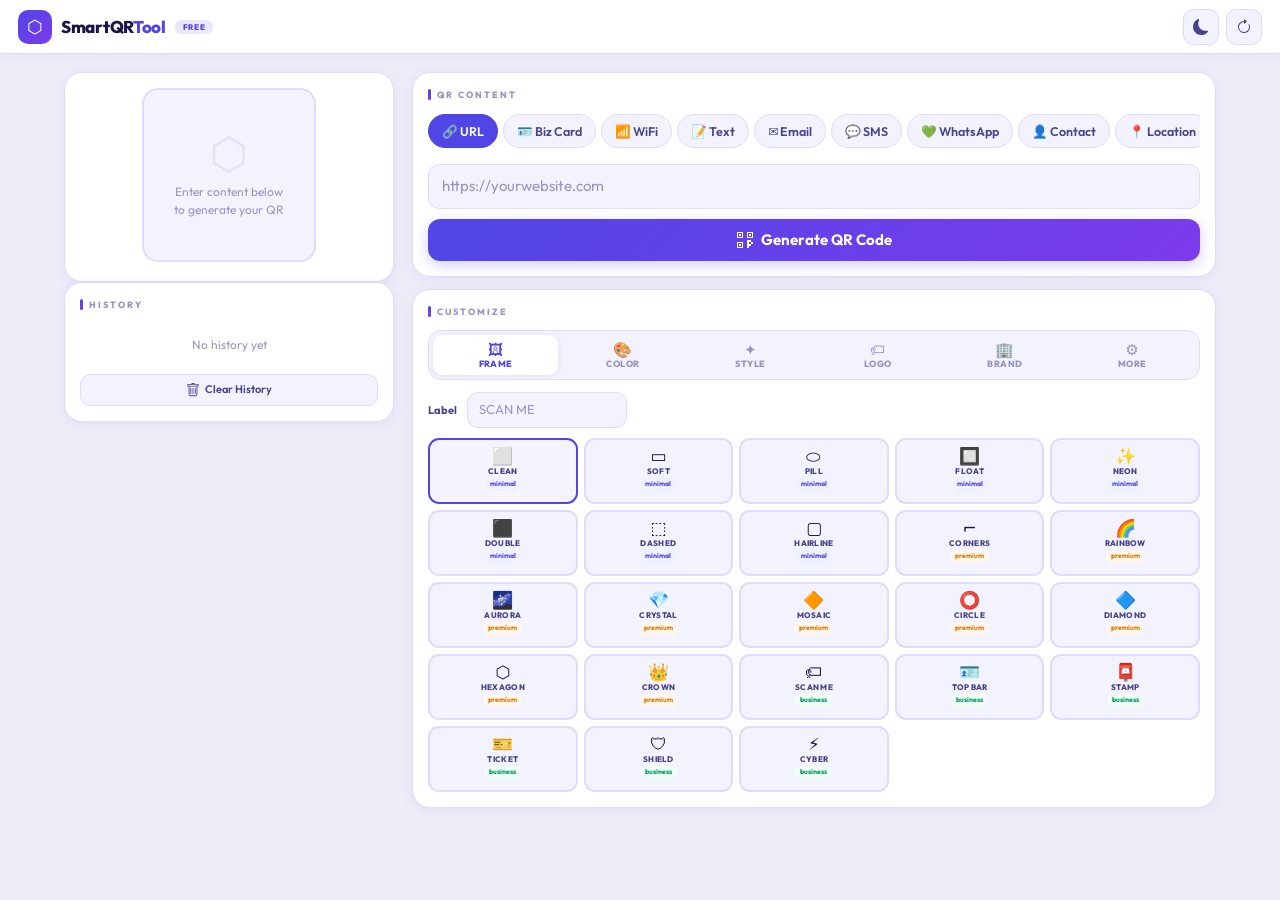
==== commit 809b7b30: "#commit qr name change" ====
--- a/index.html
+++ b/index.html
@@ -6,22 +6,22 @@
 <meta name="apple-mobile-web-app-capable" content="yes">
 
 <!-- ═══ SEO META TAGS ═══ -->
-<title>Free QR Code Generator Online — QRifyPro</title>
+<title>Free QR Code Generator Online — SmartQRTool</title>
 <meta name="description" content="Free QR code generator online. Create QR codes for URL, WiFi, WhatsApp, vCard, UPI and more. No signup required. Download instantly. Best free QR generator in India.">
 <meta name="keywords" content="free qr code generator, qr code banana, qr code generator india, free qr generator online, url qr code, wifi qr code, whatsapp qr code, vcard qr code, qr code download">
-<meta name="author" content="QRifyPro">
+<meta name="author" content="SmartQRTool">
 <meta name="robots" content="index, follow">
-<link rel="canonical" href="https://ashishs97.github.io/QRifyPro/">
+<link rel="canonical" href="https://ashishs97.github.io/SmartQRTool/">
 
 <!-- ═══ OPEN GRAPH ═══ -->
 <meta property="og:type" content="website">
-<meta property="og:url" content="https://ashishs97.github.io/QRifyPro/">
-<meta property="og:title" content="Free QR Code Generator — QRifyPro">
+<meta property="og:url" content="https://ashishs97.github.io/SmartQRTool/">
+<meta property="og:title" content="Free QR Code Generator — SmartQRTool">
 <meta property="og:description" content="Create free QR codes for URL, WiFi, WhatsApp, vCard and more. No signup. Instant download.">
 
 <!-- ═══ TWITTER CARD ═══ -->
 <meta name="twitter:card" content="summary_large_image">
-<meta name="twitter:title" content="Free QR Code Generator — QRifyPro">
+<meta name="twitter:title" content="Free QR Code Generator — SmartQRTool">
 <meta name="twitter:description" content="Create free QR codes instantly. No signup required.">
 
 <!-- ═══ GOOGLE ADSENSE ═══ -->
@@ -42,8 +42,8 @@
 {
   "@context": "https://schema.org",
   "@type": "WebApplication",
-  "name": "QRifyPro — Free QR Code Generator",
-  "url": "https://ashishs97.github.io/QRifyPro/",
+  "name": "SmartQRTool — Free QR Code Generator",
+  "url": "https://ashishs97.github.io/SmartQRTool/",
   "description": "Free online QR code generator. Create QR codes for URL, WiFi, WhatsApp, vCard and more. No signup required.",
   "applicationCategory": "UtilitiesApplication",
   "operatingSystem": "Any",
@@ -66,7 +66,7 @@
 <nav class="qnav">
   <div style="display:flex;align-items:center;gap:9px">
     <div class="qnav-logo">&#x2B21;</div>
-    <span class="qnav-brand">QR<b>Forge</b></span>
+    <span class="qnav-brand">SmartQR<b>Tool</b></span>
     <span class="qnav-pill">FREE</span>
   </div>
   <div style="display:flex;align-items:center;gap:7px">
